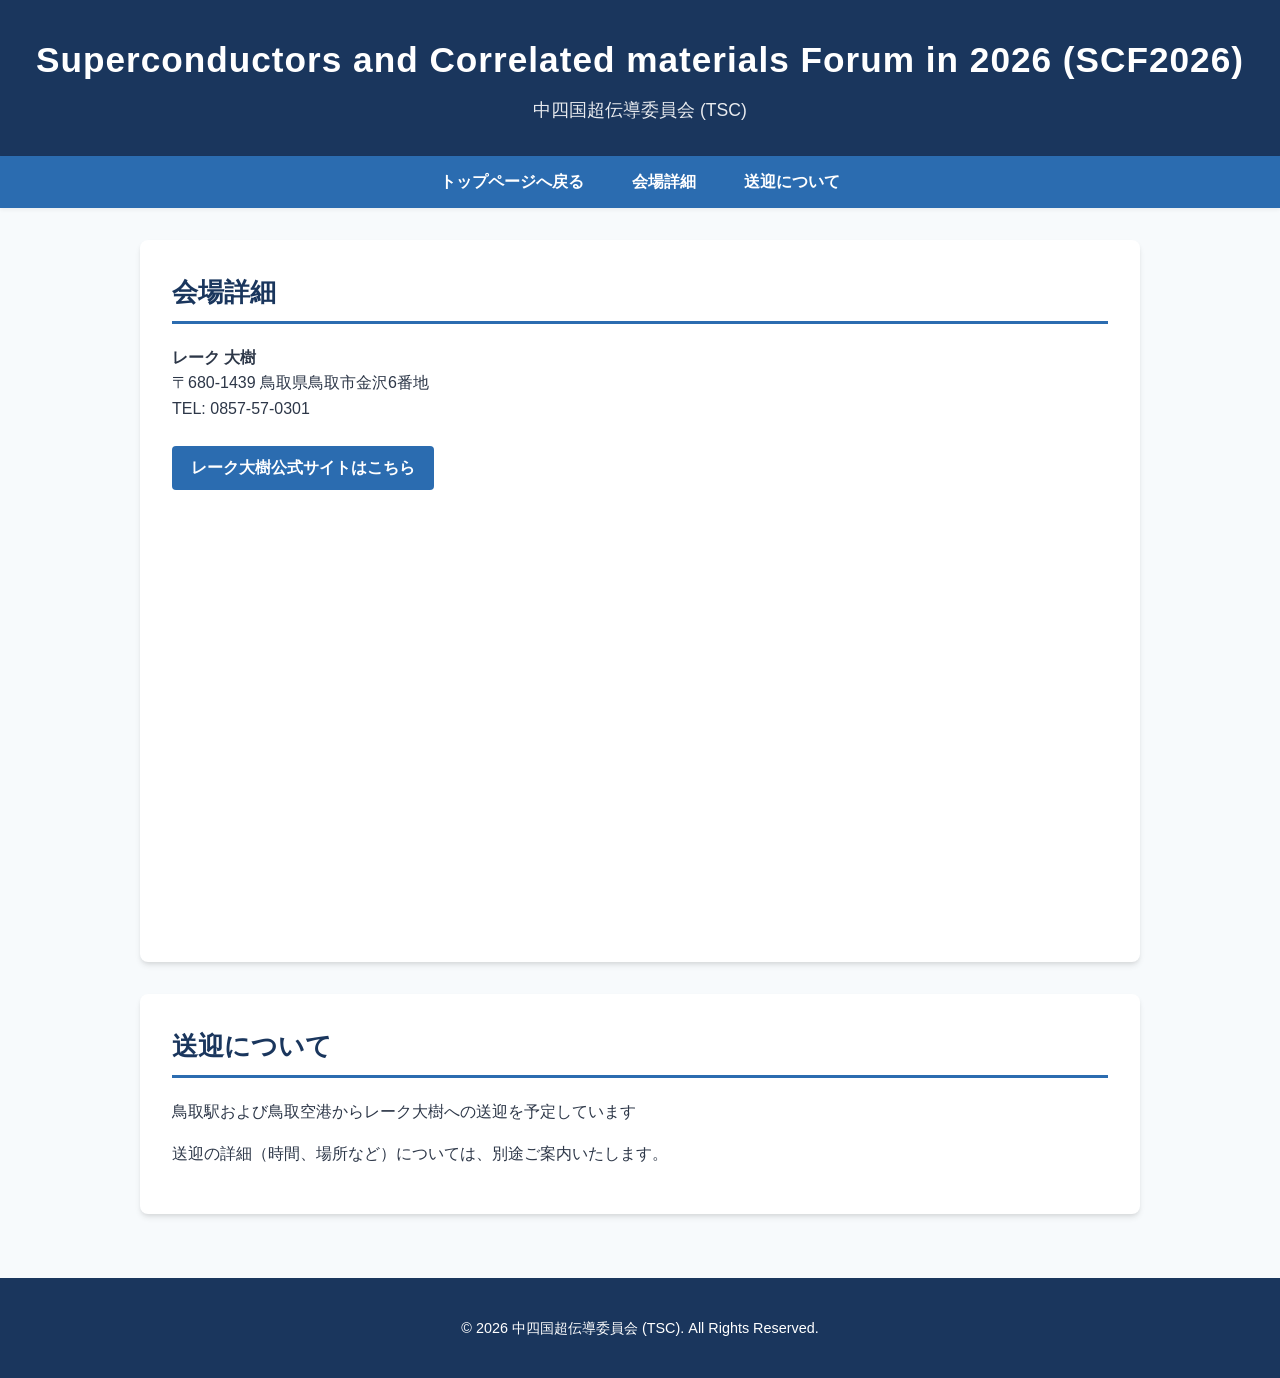
==== access.html @ 4e518a55 "アクセスページの追加とプログラム欄の追記" ====
<!DOCTYPE html>
<html lang="ja">
<head>
    <meta name="google-site-verification" content="vvIUY3FuxfN4DIQc4WJEZ_W0zSgZnqdzDwG2ltASS18" />
    <meta charset="UTF-8">
    <meta name="viewport" content="width=device-width, initial-scale=1.0">
    <title>会場アクセス - SCF2026</title>
    <style>
        /* index.htmlと全く同じデザイン設定（CSS）です */
        :root {
            --primary-color: #1a365d;
            --secondary-color: #2b6cb0;
            --accent-color: #3182ce;
            --text-color: #2d3748;
            --bg-color: #f7fafc;
            --card-bg: #ffffff;
            --border-color: #e2e8f0;
        }

        body {
            font-family: 'Helvetica Neue', Arial, 'Hiragino Kaku Gothic ProN', 'Hiragino Sans', Meiryo, sans-serif;
            line-height: 1.6;
            color: var(--text-color);
            background-color: var(--bg-color);
            margin: 0;
            padding: 0;
        }

        header {
            background-color: var(--primary-color);
            color: white;
            padding: 2rem 1rem;
            text-align: center;
            box-shadow: 0 4px 6px rgba(0,0,0,0.1);
        }

        header h1 {
            margin: 0;
            font-size: 2.2rem;
            letter-spacing: 1px;
        }

        header p {
            margin: 0.5rem 0 0 0;
            font-size: 1.1rem;
            opacity: 0.9;
        }

        nav {
            background-color: var(--secondary-color);
            position: sticky;
            top: 0;
            z-index: 1000;
            box-shadow: 0 2px 4px rgba(0,0,0,0.05);
        }

        nav ul {
            list-style: none;
            margin: 0;
            padding: 0;
            display: flex;
            justify-content: center;
            flex-wrap: wrap;
        }

        nav li {
            margin: 0;
        }

        nav a {
            display: block;
            color: white;
            padding: 0.8rem 1.5rem;
            text-align: center;
            text-decoration: none;
            font-weight: bold;
            transition: background-color 0.2s;
        }

        nav a:hover {
            background-color: var(--accent-color);
        }

        .container {
            max-width: 1000px;
            margin: 2rem auto;
            padding: 0 1.5rem;
        }

        section {
            background-color: var(--card-bg);
            border-radius: 8px;
            padding: 2rem;
            margin-bottom: 2rem;
            box-shadow: 0 4px 6px -1px rgba(0, 0, 0, 0.1), 0 2px 4px -1px rgba(0, 0, 0, 0.06);
            scroll-margin-top: 4rem;
        }

        h2 {
            color: var(--primary-color);
            border-bottom: 3px solid var(--secondary-color);
            padding-bottom: 0.5rem;
            margin-top: 0;
            font-size: 1.6rem;
        }

        h3 {
            color: var(--secondary-color);
            font-size: 1.2rem;
            margin-top: 1.5rem;
        }

        ul {
            padding-left: 1.5rem;
        }

        li {
            margin-bottom: 0.5rem;
        }

        .btn {
            display: inline-block;
            background-color: var(--secondary-color);
            color: white;
            padding: 0.6rem 1.2rem;
            border-radius: 4px;
            text-decoration: none;
            font-weight: bold;
            transition: background-color 0.2s;
            margin-top: 0.5rem;
        }
        .btn:hover {
            background-color: var(--accent-color);
        }

        .info-table {
            width: 100%;
            border-collapse: collapse;
            margin-top: 1rem;
        }

        .info-table th, .info-table td {
            padding: 0.75rem 1rem;
            border-bottom: 1px solid var(--border-color);
            text-align: left;
        }

        .info-table th {
            background-color: #edf2f7;
            color: var(--primary-color);
            width: 25%;
            white-space: nowrap;
        }

        footer {
            background-color: var(--primary-color);
            color: white;
            text-align: center;
            padding: 1.5rem 1rem;
            margin-top: 4rem;
            font-size: 0.9rem;
        }

        @media (max-width: 768px) {
            nav ul {
                flex-direction: column;
            }
            nav a {
                padding: 0.6rem 1rem;
                border-bottom: 1px solid rgba(255,255,255,0.1);
            }
            .info-table th, .info-table td {
                display: block;
                width: 100%;
                box-sizing: border-box;
            }
            .info-table th {
                border-bottom: none;
                padding-bottom: 0.25rem;
            }
            .info-table td {
                padding-top: 0.25rem;
                padding-bottom: 0.75rem;
            }
        }
    </style>
</head>
<body>

    <header>
        <h1>Superconductors and Correlated materials Forum in 2026 (SCF2026)</h1>
        <p>中四国超伝導委員会 (TSC)</p>
    </header>

    <nav>
        <ul>
            <li><a href="index.html">トップページへ戻る</a></li>
            <li><a href="#access-detail">会場詳細</a></li>
            <li><a href="#transportation">送迎について</a></li>
        </ul>
    </nav>

    <div class="container">        
        
        <section id="access-detail">
    <h2>会場詳細</h2>
    <p>
        <strong>レーク 大樹</strong><br>
        〒680-1439 鳥取県鳥取市金沢6番地<br>
        TEL: 0857-57-0301
    </p>
    <p>
        <a href="http://www.oyado-totoya.jp/daijyu/index.html" target="_blank" rel="noopener" class="btn">レーク大樹公式サイトはこちら</a>
    </p>

    <iframe 
        src="https://maps.google.co.jp/maps?q=レーク大樹,鳥取県鳥取市金沢6番地&output=embed&t=m&z=15" 
        width="100%" 
        height="400" 
        frameborder="0" 
        style="border:0; border-radius: 8px; margin-top: 1rem;" 
        allowfullscreen>
    </iframe>
</section>

       
<section id="transportation">
    <h2>送迎について</h2>
    <p>鳥取駅および鳥取空港からレーク大樹への送迎を予定しています</p>
    <p> 送迎の詳細（時間、場所など）については、別途ご案内いたします。</p>
</section>

    </div>

    <footer>
        <p>&copy; 2026 中四国超伝導委員会 (TSC). All Rights Reserved.</p>
    </footer>

</body>
</html>
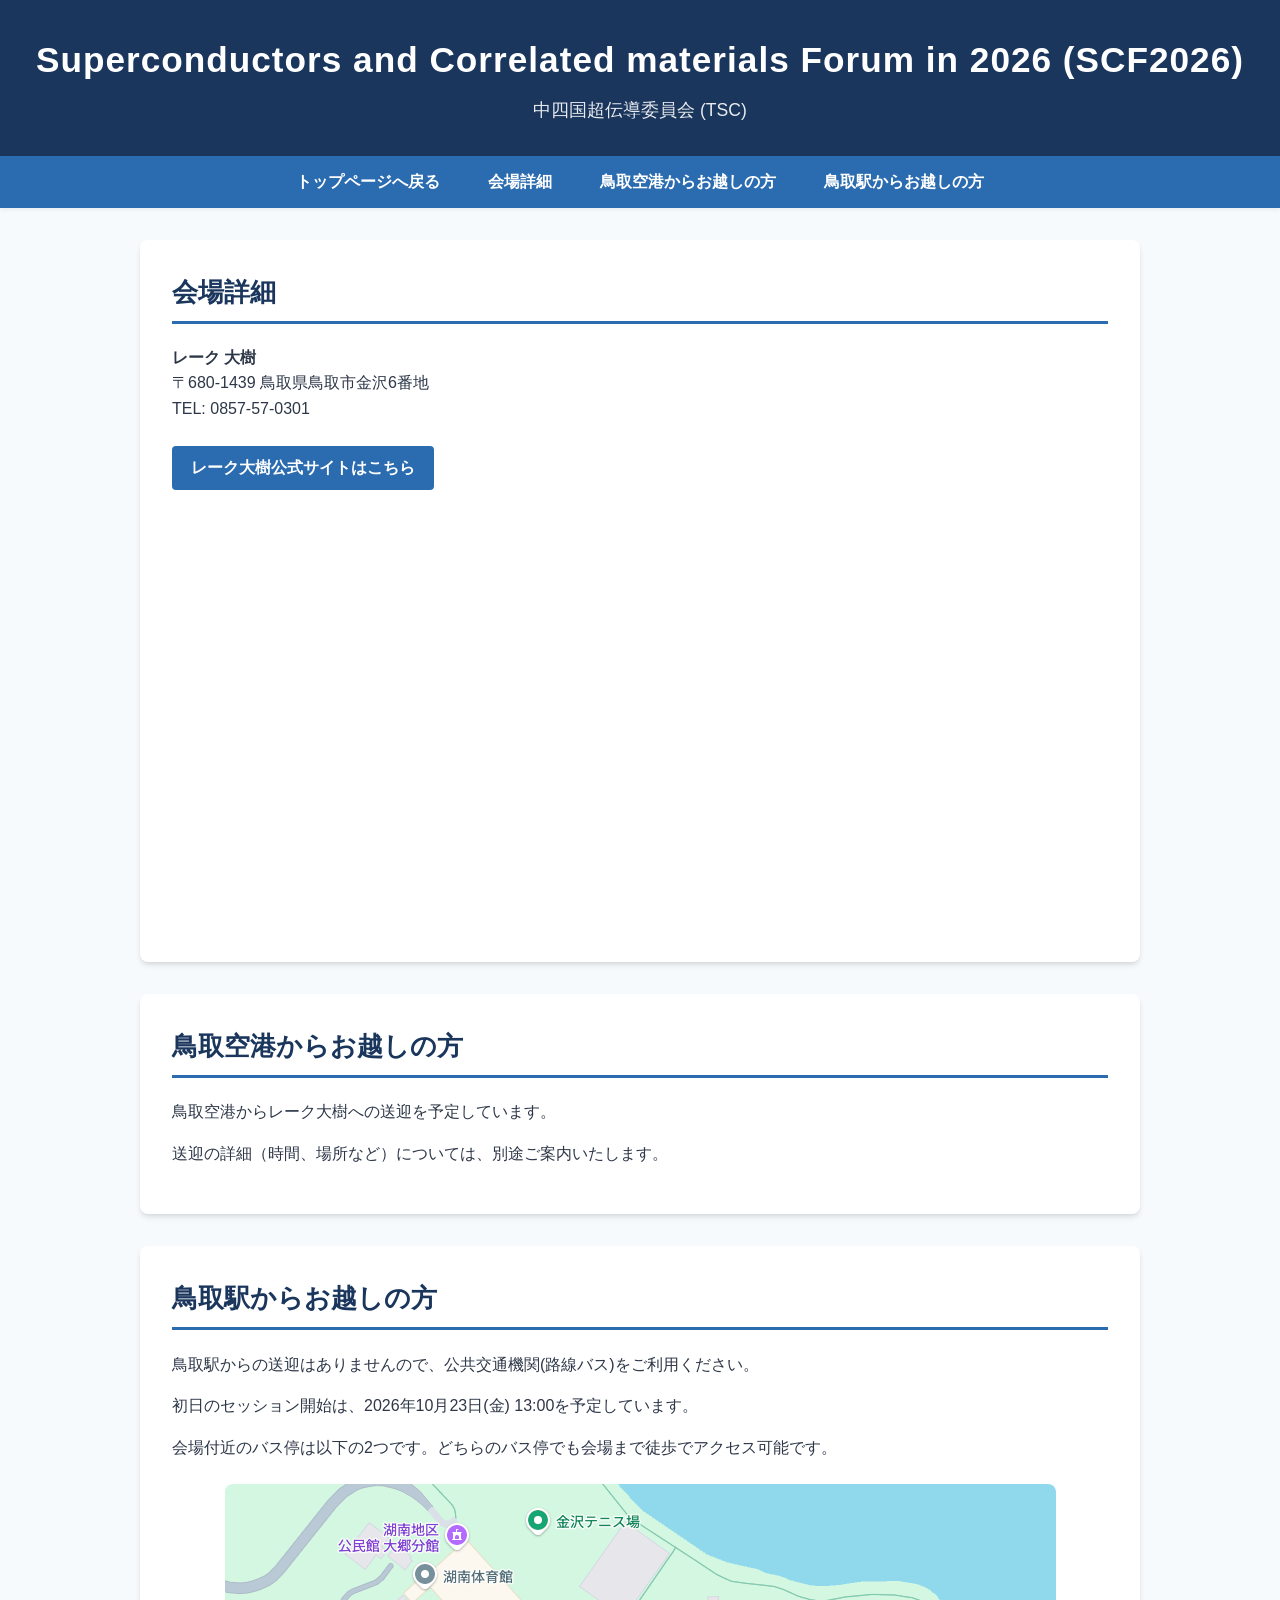
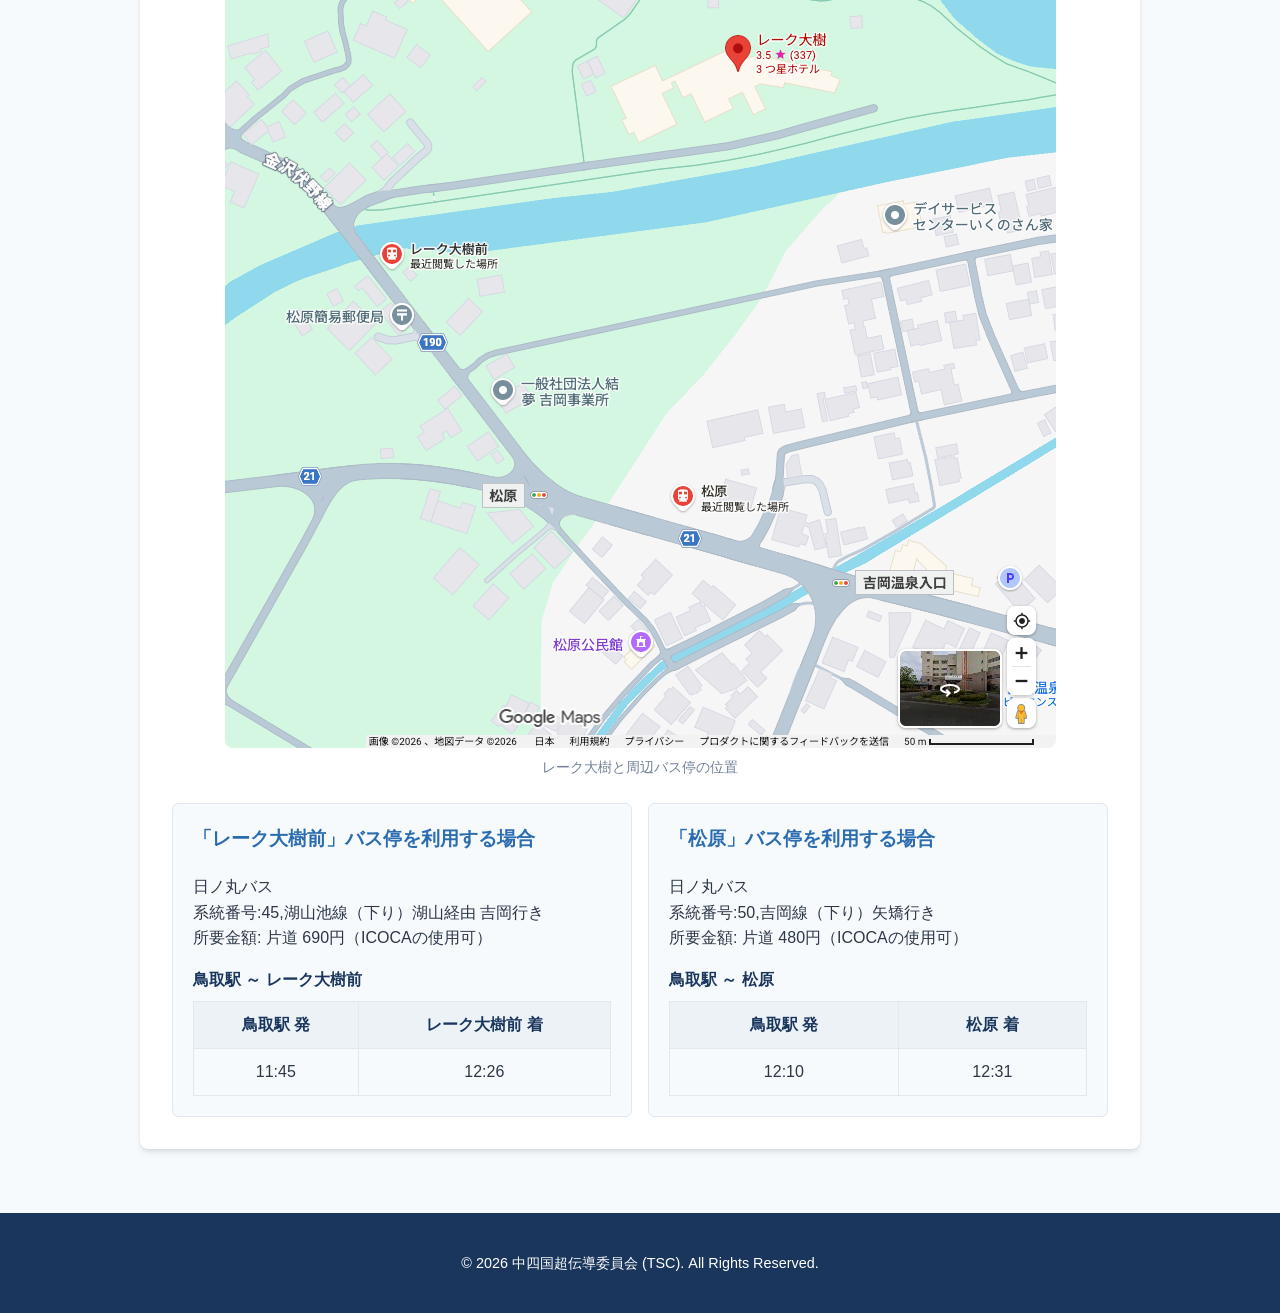
==== commit 9c583f53: "アクセス案内と参加申込情報を更新" ====
--- a/access.html
+++ b/access.html
@@ -110,6 +110,78 @@
             margin-top: 1.5rem;
         }
 
+        .transport-options {
+            display: grid;
+            grid-template-columns: repeat(2, minmax(0, 1fr));
+            gap: 1rem;
+            margin-top: 1.5rem;
+        }
+
+        .transport-option {
+            background-color: var(--bg-color);
+            border: 1px solid var(--border-color);
+            border-radius: 6px;
+            box-shadow: none;
+            margin-bottom: 0;
+            padding: 1.25rem;
+        }
+
+        .transport-option h3 {
+            margin-top: 0;
+        }
+
+        .transport-option > span {
+            display: block;
+        }
+
+        .transport-option p:last-child {
+            margin-bottom: 0;
+        }
+
+        .simple-timetable {
+            width: 100%;
+            border-collapse: collapse;
+            margin-top: 1rem;
+            text-align: center;
+        }
+
+        .simple-timetable caption {
+            color: var(--primary-color);
+            font-weight: bold;
+            margin-bottom: 0.5rem;
+            text-align: left;
+        }
+
+        .simple-timetable th,
+        .simple-timetable td {
+            border: 1px solid var(--border-color);
+            padding: 0.65rem;
+        }
+
+        .simple-timetable th {
+            background-color: #edf2f7;
+            color: var(--primary-color);
+        }
+
+        .access-map-image {
+            margin: 1.5rem auto;
+            max-width: 831px;
+        }
+
+        .access-map-image img {
+            border-radius: 8px;
+            display: block;
+            height: auto;
+            width: 100%;
+        }
+
+        .access-map-image figcaption {
+            color: #718096;
+            font-size: 0.9rem;
+            margin-top: 0.5rem;
+            text-align: center;
+        }
+
         ul {
             padding-left: 1.5rem;
         }
@@ -182,6 +254,9 @@
                 padding-top: 0.25rem;
                 padding-bottom: 0.75rem;
             }
+            .transport-options {
+                grid-template-columns: 1fr;
+            }
         }
     </style>
 </head>
@@ -196,7 +271,8 @@
         <ul>
             <li><a href="index.html">トップページへ戻る</a></li>
             <li><a href="#access-detail">会場詳細</a></li>
-            <li><a href="#transportation">送迎について</a></li>
+            <li><a href="#from-airport">鳥取空港からお越しの方</a></li>
+            <li><a href="#from-station">鳥取駅からお越しの方</a></li>
         </ul>
     </nav>
 
@@ -224,10 +300,65 @@
 </section>
 
        
-<section id="transportation">
-    <h2>送迎について</h2>
-    <p>鳥取駅および鳥取空港からレーク大樹への送迎を予定しています</p>
-    <p> 送迎の詳細（時間、場所など）については、別途ご案内いたします。</p>
+<section id="from-airport">
+    <h2>鳥取空港からお越しの方</h2>
+    <p>鳥取空港からレーク大樹への送迎を予定しています。</p>
+    <p>送迎の詳細（時間、場所など）については、別途ご案内いたします。</p>
+</section>
+
+<section id="from-station">
+    <h2>鳥取駅からお越しの方</h2>
+    <p>鳥取駅からの送迎はありませんので、公共交通機関(路線バス)をご利用ください。</p>
+    <p>初日のセッション開始は、2026年10月23日(金) 13:00を予定しています。</p>
+    <p>会場付近のバス停は以下の2つです。どちらのバス停でも会場まで徒歩でアクセス可能です。</p>
+    <figure class="access-map-image">
+        <img src="images/access-bus-stops-map.png" alt="レーク大樹、レーク大樹前バス停、松原バス停の位置を示した地図">
+        <figcaption>レーク大樹と周辺バス停の位置</figcaption>
+    </figure>
+    <div class="transport-options">
+        <section class="transport-option">
+            <h3>「レーク大樹前」バス停を利用する場合</h3>
+            <span>日ノ丸バス</span>
+            <span>系統番号:45,湖山池線（下り）湖山経由 吉岡行き</span>
+            <span>所要金額: 片道 690円（ICOCAの使用可）</span>
+            <table class="simple-timetable">
+                <caption>鳥取駅 ～ レーク大樹前</caption>
+                <thead>
+                    <tr>
+                        <th scope="col">鳥取駅 発</th>
+                        <th scope="col">レーク大樹前 着</th>
+                    </tr>
+                </thead>
+                <tbody>
+                    <tr>
+                        <td>11:45</td>
+                        <td>12:26</td>
+                    </tr>
+                </tbody>
+            </table>
+        </section>
+        <section class="transport-option">
+            <h3>「松原」バス停を利用する場合</h3>
+            <span>日ノ丸バス</span>
+            <span>系統番号:50,吉岡線（下り）矢矯行き</span>
+            <span>所要金額: 片道 480円（ICOCAの使用可）</span>
+            <table class="simple-timetable">
+                <caption>鳥取駅 ～ 松原</caption>
+                <thead>
+                    <tr>
+                        <th scope="col">鳥取駅 発</th>
+                        <th scope="col">松原 着</th>
+                    </tr>
+                </thead>
+                <tbody>
+                    <tr>
+                        <td>12:10</td>
+                        <td>12:31</td>
+                    </tr>
+                </tbody>
+            </table>
+        </section>
+    </div>
 </section>
 
     </div>
@@ -237,4 +368,4 @@
     </footer>
 
 </body>
-</html>+</html>
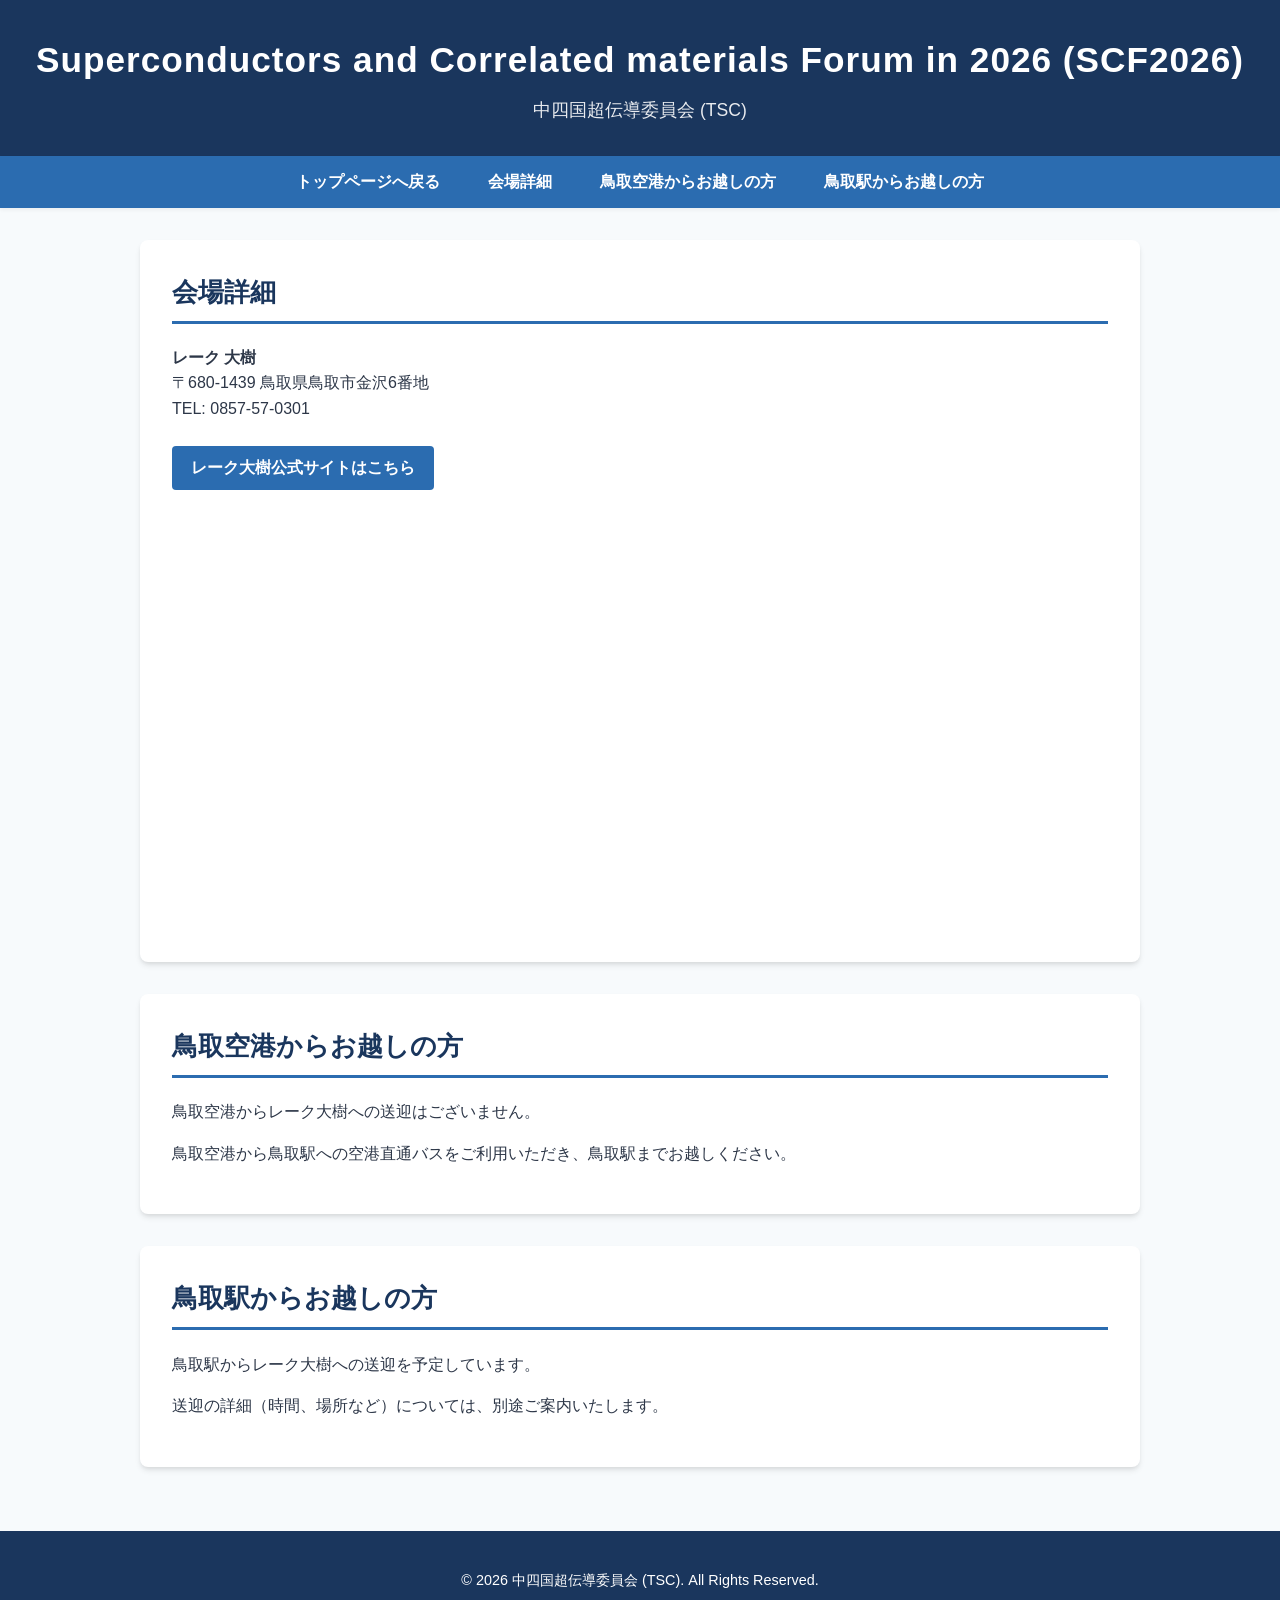
==== commit b624a921: "送迎案内を更新" ====
--- a/access.html
+++ b/access.html
@@ -302,63 +302,14 @@
        
 <section id="from-airport">
     <h2>鳥取空港からお越しの方</h2>
-    <p>鳥取空港からレーク大樹への送迎を予定しています。</p>
-    <p>送迎の詳細（時間、場所など）については、別途ご案内いたします。</p>
+    <p>鳥取空港からレーク大樹への送迎はございません。</p>
+    <p>鳥取空港から鳥取駅への空港直通バスをご利用いただき、鳥取駅までお越しください。</p>
 </section>
 
 <section id="from-station">
     <h2>鳥取駅からお越しの方</h2>
-    <p>鳥取駅からの送迎はありませんので、公共交通機関(路線バス)をご利用ください。</p>
-    <p>初日のセッション開始は、2026年10月23日(金) 13:00を予定しています。</p>
-    <p>会場付近のバス停は以下の2つです。どちらのバス停でも会場まで徒歩でアクセス可能です。</p>
-    <figure class="access-map-image">
-        <img src="images/access-bus-stops-map.png" alt="レーク大樹、レーク大樹前バス停、松原バス停の位置を示した地図">
-        <figcaption>レーク大樹と周辺バス停の位置</figcaption>
-    </figure>
-    <div class="transport-options">
-        <section class="transport-option">
-            <h3>「レーク大樹前」バス停を利用する場合</h3>
-            <span>日ノ丸バス</span>
-            <span>系統番号:45,湖山池線（下り）湖山経由 吉岡行き</span>
-            <span>所要金額: 片道 690円（ICOCAの使用可）</span>
-            <table class="simple-timetable">
-                <caption>鳥取駅 ～ レーク大樹前</caption>
-                <thead>
-                    <tr>
-                        <th scope="col">鳥取駅 発</th>
-                        <th scope="col">レーク大樹前 着</th>
-                    </tr>
-                </thead>
-                <tbody>
-                    <tr>
-                        <td>11:45</td>
-                        <td>12:26</td>
-                    </tr>
-                </tbody>
-            </table>
-        </section>
-        <section class="transport-option">
-            <h3>「松原」バス停を利用する場合</h3>
-            <span>日ノ丸バス</span>
-            <span>系統番号:50,吉岡線（下り）矢矯行き</span>
-            <span>所要金額: 片道 480円（ICOCAの使用可）</span>
-            <table class="simple-timetable">
-                <caption>鳥取駅 ～ 松原</caption>
-                <thead>
-                    <tr>
-                        <th scope="col">鳥取駅 発</th>
-                        <th scope="col">松原 着</th>
-                    </tr>
-                </thead>
-                <tbody>
-                    <tr>
-                        <td>12:10</td>
-                        <td>12:31</td>
-                    </tr>
-                </tbody>
-            </table>
-        </section>
-    </div>
+    <p>鳥取駅からレーク大樹への送迎を予定しています。</p>
+    <p>送迎の詳細（時間、場所など）については、別途ご案内いたします。</p>
 </section>
 
     </div>
